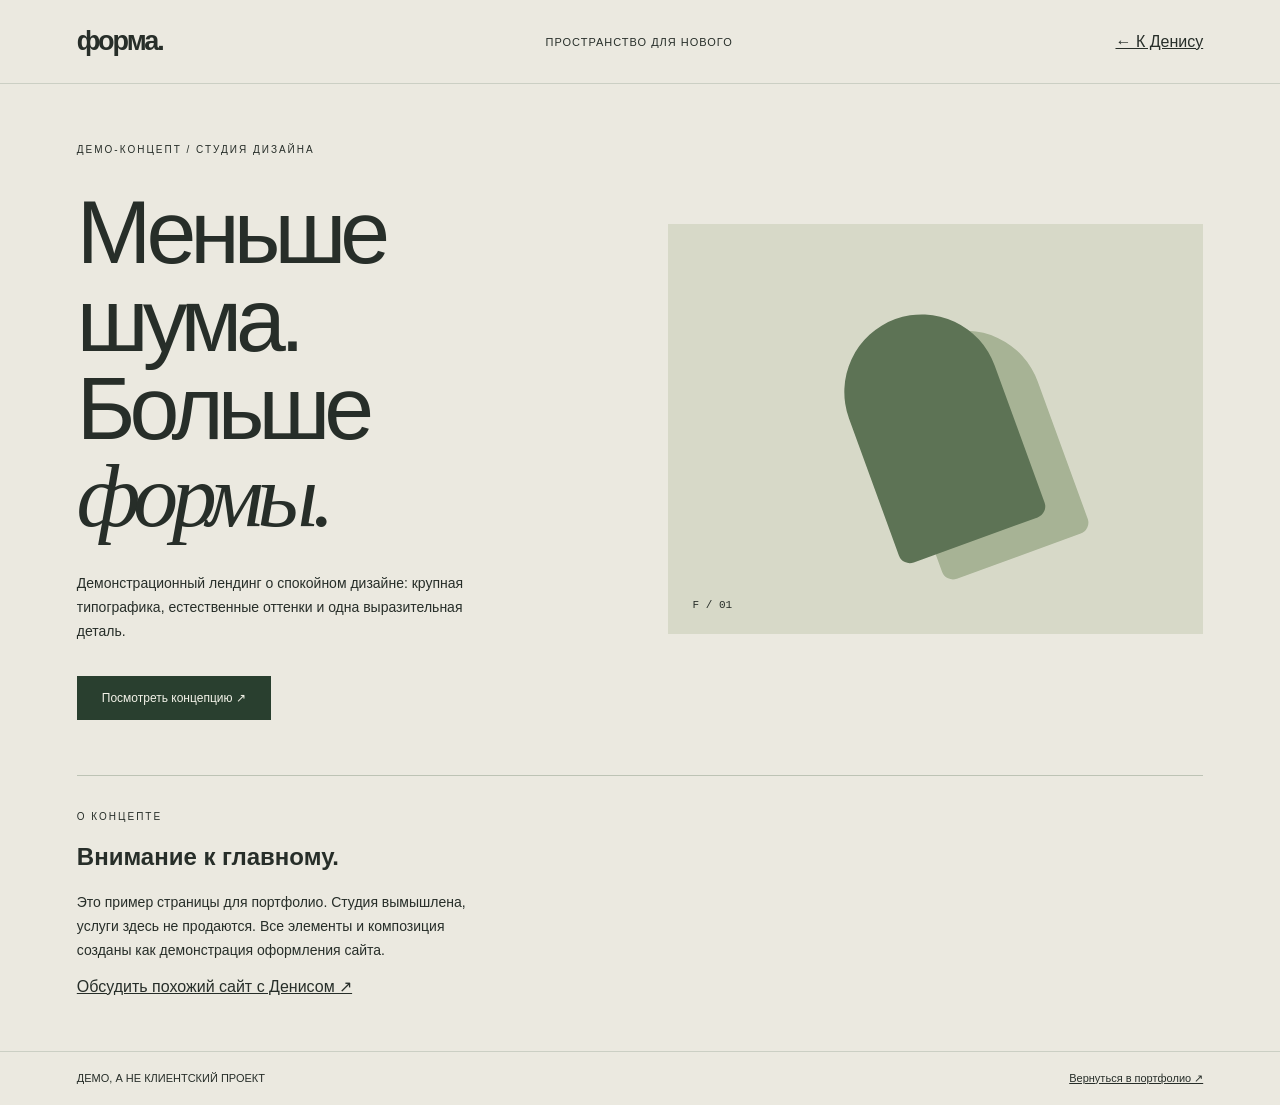
==== demo-forma.html @ fcc773aa "Publish Denis portfolio for GitHub Pages" ====
<!doctype html><html lang="ru"><head><meta charset="utf-8"><meta name="viewport" content="width=device-width,initial-scale=1"><title>Форма — демонстрационный сайт</title><style>*{box-sizing:border-box}body{margin:0;background:#ebe9e0;color:#272e29;font-family:Arial,sans-serif}a{color:inherit}header{padding:26px 6%;display:flex;justify-content:space-between;align-items:center;border-bottom:1px solid #cbcfc4}header b{font-size:27px;letter-spacing:-2px}header span{font-size:11px;letter-spacing:1px}main{padding:55px 6%}small{font-size:10px;letter-spacing:2px}h1{font-size:clamp(48px,7vw,100px);letter-spacing:-6px;font-weight:500;line-height:.98;margin:32px 0}h1 em{font-family:Georgia,serif;font-weight:400}p{font-size:14px;line-height:1.7;max-width:400px}.layout{display:grid;grid-template-columns:1fr 1fr;gap:55px;align-items:center}.object{height:410px;position:relative;background:#d7d9c8;overflow:hidden;display:grid;place-items:center}.object:before{content:'';display:block;width:155px;height:235px;background:#5d7355;border-radius:100px 100px 15px 15px;transform:rotate(-20deg);box-shadow:35px 30px 0 #a7b395}.object:after{content:'F / 01';position:absolute;left:25px;bottom:23px;font:11px monospace}.button{display:inline-block;background:#293f2f;color:#f3f3e9;padding:15px 25px;font-size:12px;text-decoration:none;margin-top:18px}.note{padding:20px 6%;font-size:11px;border-top:1px solid #cbcfc4;display:flex;justify-content:space-between;gap:20px}.about{margin-top:55px;border-top:1px solid #bdc3b5;padding-top:30px}a:focus-visible{outline:3px solid #59734f;outline-offset:5px}@media(max-width:650px){.layout{grid-template-columns:1fr;gap:30px}h1{letter-spacing:-3px;font-size:60px}.object{height:280px}header span{font-size:8px}.note{flex-direction:column}main{padding-top:35px}}</style></head><body><header><b>форма.</b><span>ПРОСТРАНСТВО ДЛЯ НОВОГО</span><a href="index.html#work">← К Денису</a></header><main><div class="layout"><div><small>ДЕМО-КОНЦЕПТ / СТУДИЯ ДИЗАЙНА</small><h1>Меньше шума.<br>Больше <em>формы.</em></h1><p>Демонстрационный лендинг о спокойном дизайне: крупная типографика, естественные оттенки и одна выразительная деталь.</p><a class="button" href="#about">Посмотреть концепцию ↗</a></div><div class="object" role="img" aria-label="Абстрактный зелёный объект с мягкими формами"></div></div><section class="about" id="about"><small>О КОНЦЕПТЕ</small><h2>Внимание к главному.</h2><p>Это пример страницы для портфолио. Студия вымышлена, услуги здесь не продаются. Все элементы и композиция созданы как демонстрация оформления сайта.</p><a href="https://t.me/Nokom1" target="_blank" rel="noopener noreferrer">Обсудить похожий сайт с Денисом ↗</a></section></main><footer class="note"><span>ДЕМО, А НЕ КЛИЕНТСКИЙ ПРОЕКТ</span><a href="index.html#work">Вернуться в портфолио ↗</a></footer></body></html>
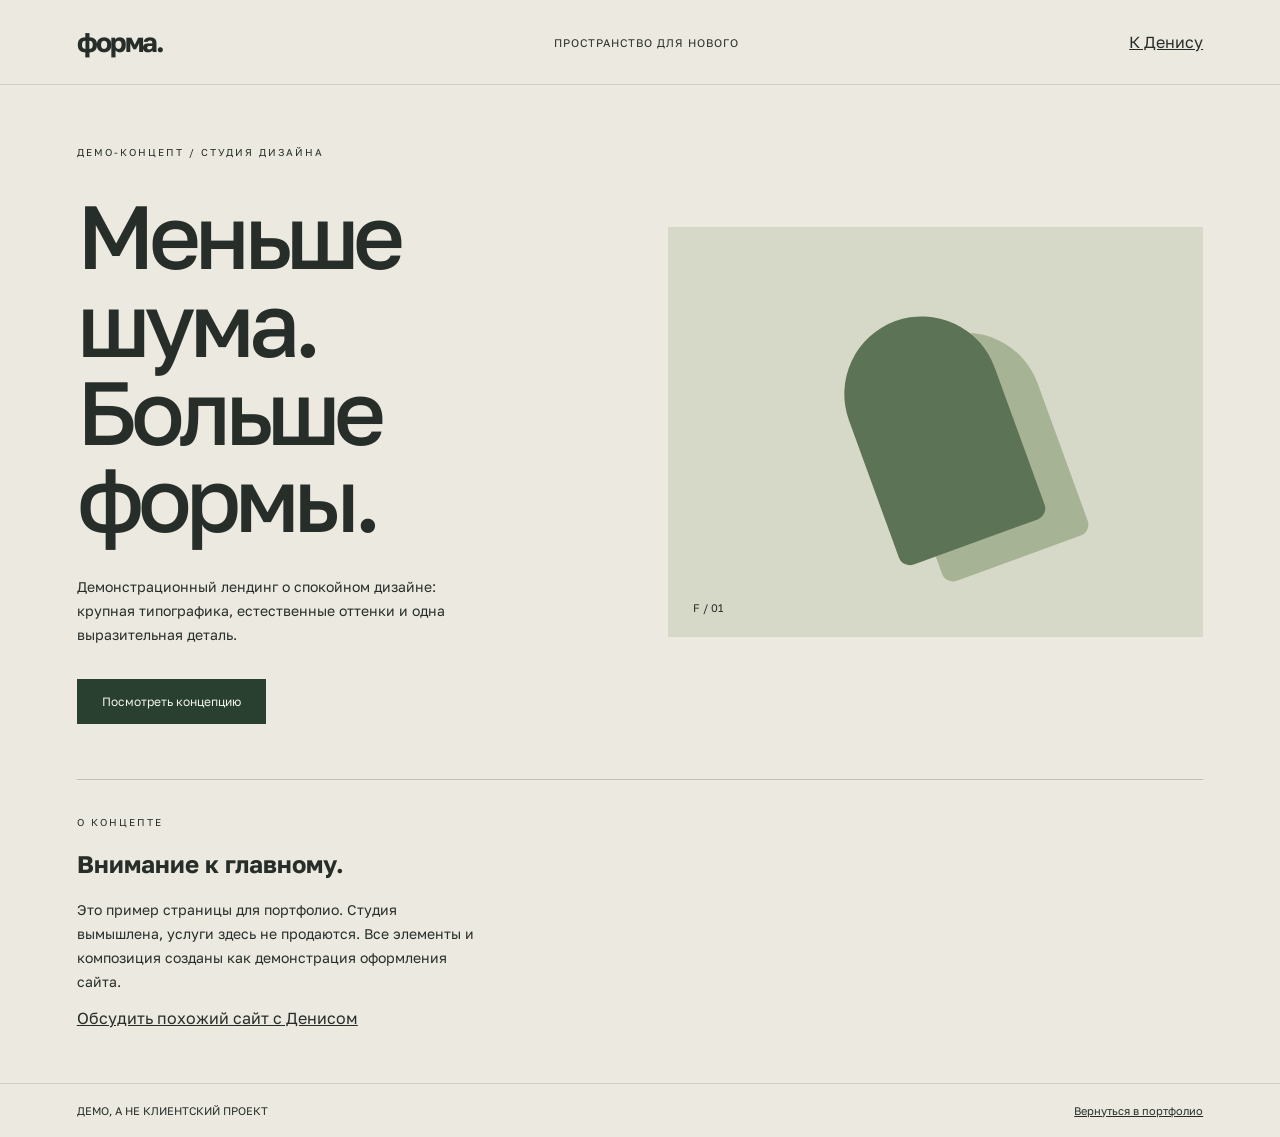
==== commit 9f042bb9: "Rebuild portfolio around swipe gallery and wave background" ====
--- a/demo-forma.html
+++ b/demo-forma.html
@@ -1 +1 @@
-<!doctype html><html lang="ru"><head><meta charset="utf-8"><meta name="viewport" content="width=device-width,initial-scale=1"><title>Форма — демонстрационный сайт</title><style>*{box-sizing:border-box}body{margin:0;background:#ebe9e0;color:#272e29;font-family:Arial,sans-serif}a{color:inherit}header{padding:26px 6%;display:flex;justify-content:space-between;align-items:center;border-bottom:1px solid #cbcfc4}header b{font-size:27px;letter-spacing:-2px}header span{font-size:11px;letter-spacing:1px}main{padding:55px 6%}small{font-size:10px;letter-spacing:2px}h1{font-size:clamp(48px,7vw,100px);letter-spacing:-6px;font-weight:500;line-height:.98;margin:32px 0}h1 em{font-family:Georgia,serif;font-weight:400}p{font-size:14px;line-height:1.7;max-width:400px}.layout{display:grid;grid-template-columns:1fr 1fr;gap:55px;align-items:center}.object{height:410px;position:relative;background:#d7d9c8;overflow:hidden;display:grid;place-items:center}.object:before{content:'';display:block;width:155px;height:235px;background:#5d7355;border-radius:100px 100px 15px 15px;transform:rotate(-20deg);box-shadow:35px 30px 0 #a7b395}.object:after{content:'F / 01';position:absolute;left:25px;bottom:23px;font:11px monospace}.button{display:inline-block;background:#293f2f;color:#f3f3e9;padding:15px 25px;font-size:12px;text-decoration:none;margin-top:18px}.note{padding:20px 6%;font-size:11px;border-top:1px solid #cbcfc4;display:flex;justify-content:space-between;gap:20px}.about{margin-top:55px;border-top:1px solid #bdc3b5;padding-top:30px}a:focus-visible{outline:3px solid #59734f;outline-offset:5px}@media(max-width:650px){.layout{grid-template-columns:1fr;gap:30px}h1{letter-spacing:-3px;font-size:60px}.object{height:280px}header span{font-size:8px}.note{flex-direction:column}main{padding-top:35px}}</style></head><body><header><b>форма.</b><span>ПРОСТРАНСТВО ДЛЯ НОВОГО</span><a href="index.html#work">← К Денису</a></header><main><div class="layout"><div><small>ДЕМО-КОНЦЕПТ / СТУДИЯ ДИЗАЙНА</small><h1>Меньше шума.<br>Больше <em>формы.</em></h1><p>Демонстрационный лендинг о спокойном дизайне: крупная типографика, естественные оттенки и одна выразительная деталь.</p><a class="button" href="#about">Посмотреть концепцию ↗</a></div><div class="object" role="img" aria-label="Абстрактный зелёный объект с мягкими формами"></div></div><section class="about" id="about"><small>О КОНЦЕПТЕ</small><h2>Внимание к главному.</h2><p>Это пример страницы для портфолио. Студия вымышлена, услуги здесь не продаются. Все элементы и композиция созданы как демонстрация оформления сайта.</p><a href="https://t.me/Nokom1" target="_blank" rel="noopener noreferrer">Обсудить похожий сайт с Денисом ↗</a></section></main><footer class="note"><span>ДЕМО, А НЕ КЛИЕНТСКИЙ ПРОЕКТ</span><a href="index.html#work">Вернуться в портфолио ↗</a></footer></body></html>
+<!doctype html><html lang="ru"><head><meta charset="utf-8"><meta name="viewport" content="width=device-width,initial-scale=1"><title>Форма — демонстрационный сайт</title><link rel="stylesheet" href="https://fonts.googleapis.com/css2?family=Golos+Text:wght@400;500;600;700&display=swap"><style>*{box-sizing:border-box}body{margin:0;background:#ebe9e0;color:#272e29;font-family:'Golos Text',Arial,sans-serif}a{color:inherit}header{padding:26px 6%;display:flex;justify-content:space-between;align-items:center;border-bottom:1px solid #cbcfc4}header b{font-size:27px;letter-spacing:-2px}header span{font-size:11px;letter-spacing:1px}main{padding:55px 6%}small{font-size:10px;letter-spacing:2px}h1{font-size:clamp(48px,7vw,100px);letter-spacing:-6px;font-weight:500;line-height:.98;margin:32px 0}h1 em{font-family:inherit;font-weight:500;font-style:normal}p{font-size:14px;line-height:1.7;max-width:400px}.layout{display:grid;grid-template-columns:1fr 1fr;gap:55px;align-items:center}.object{height:410px;position:relative;background:#d7d9c8;overflow:hidden;display:grid;place-items:center}.object:before{content:'';display:block;width:155px;height:235px;background:#5d7355;border-radius:100px 100px 15px 15px;transform:rotate(-20deg);box-shadow:35px 30px 0 #a7b395}.object:after{content:'F / 01';position:absolute;left:25px;bottom:23px;font-size:11px}.button{display:inline-block;background:#293f2f;color:#f3f3e9;padding:15px 25px;font-size:12px;text-decoration:none;margin-top:18px}.note{padding:20px 6%;font-size:11px;border-top:1px solid #cbcfc4;display:flex;justify-content:space-between;gap:20px}.about{margin-top:55px;border-top:1px solid #bdc3b5;padding-top:30px}a:focus-visible{outline:3px solid #59734f;outline-offset:5px}@media(max-width:650px){.layout{grid-template-columns:1fr;gap:30px}h1{letter-spacing:-3px;font-size:60px}.object{height:280px}header span{font-size:8px}.note{flex-direction:column}main{padding-top:35px}}</style></head><body><header><b>форма.</b><span>ПРОСТРАНСТВО ДЛЯ НОВОГО</span><a href="index.html#demos"> К Денису</a></header><main><div class="layout"><div><small>ДЕМО-КОНЦЕПТ / СТУДИЯ ДИЗАЙНА</small><h1>Меньше шума.<br>Больше <em>формы.</em></h1><p>Демонстрационный лендинг о спокойном дизайне: крупная типографика, естественные оттенки и одна выразительная деталь.</p><a class="button" href="#about">Посмотреть концепцию </a></div><div class="object" role="img" aria-label="Абстрактный зелёный объект с мягкими формами"></div></div><section class="about" id="about"><small>О КОНЦЕПТЕ</small><h2>Внимание к главному.</h2><p>Это пример страницы для портфолио. Студия вымышлена, услуги здесь не продаются. Все элементы и композиция созданы как демонстрация оформления сайта.</p><a href="https://t.me/Nokom1" target="_blank" rel="noopener noreferrer">Обсудить похожий сайт с Денисом </a></section></main><footer class="note"><span>ДЕМО, А НЕ КЛИЕНТСКИЙ ПРОЕКТ</span><a href="index.html#demos">Вернуться в портфолио </a></footer></body></html>
